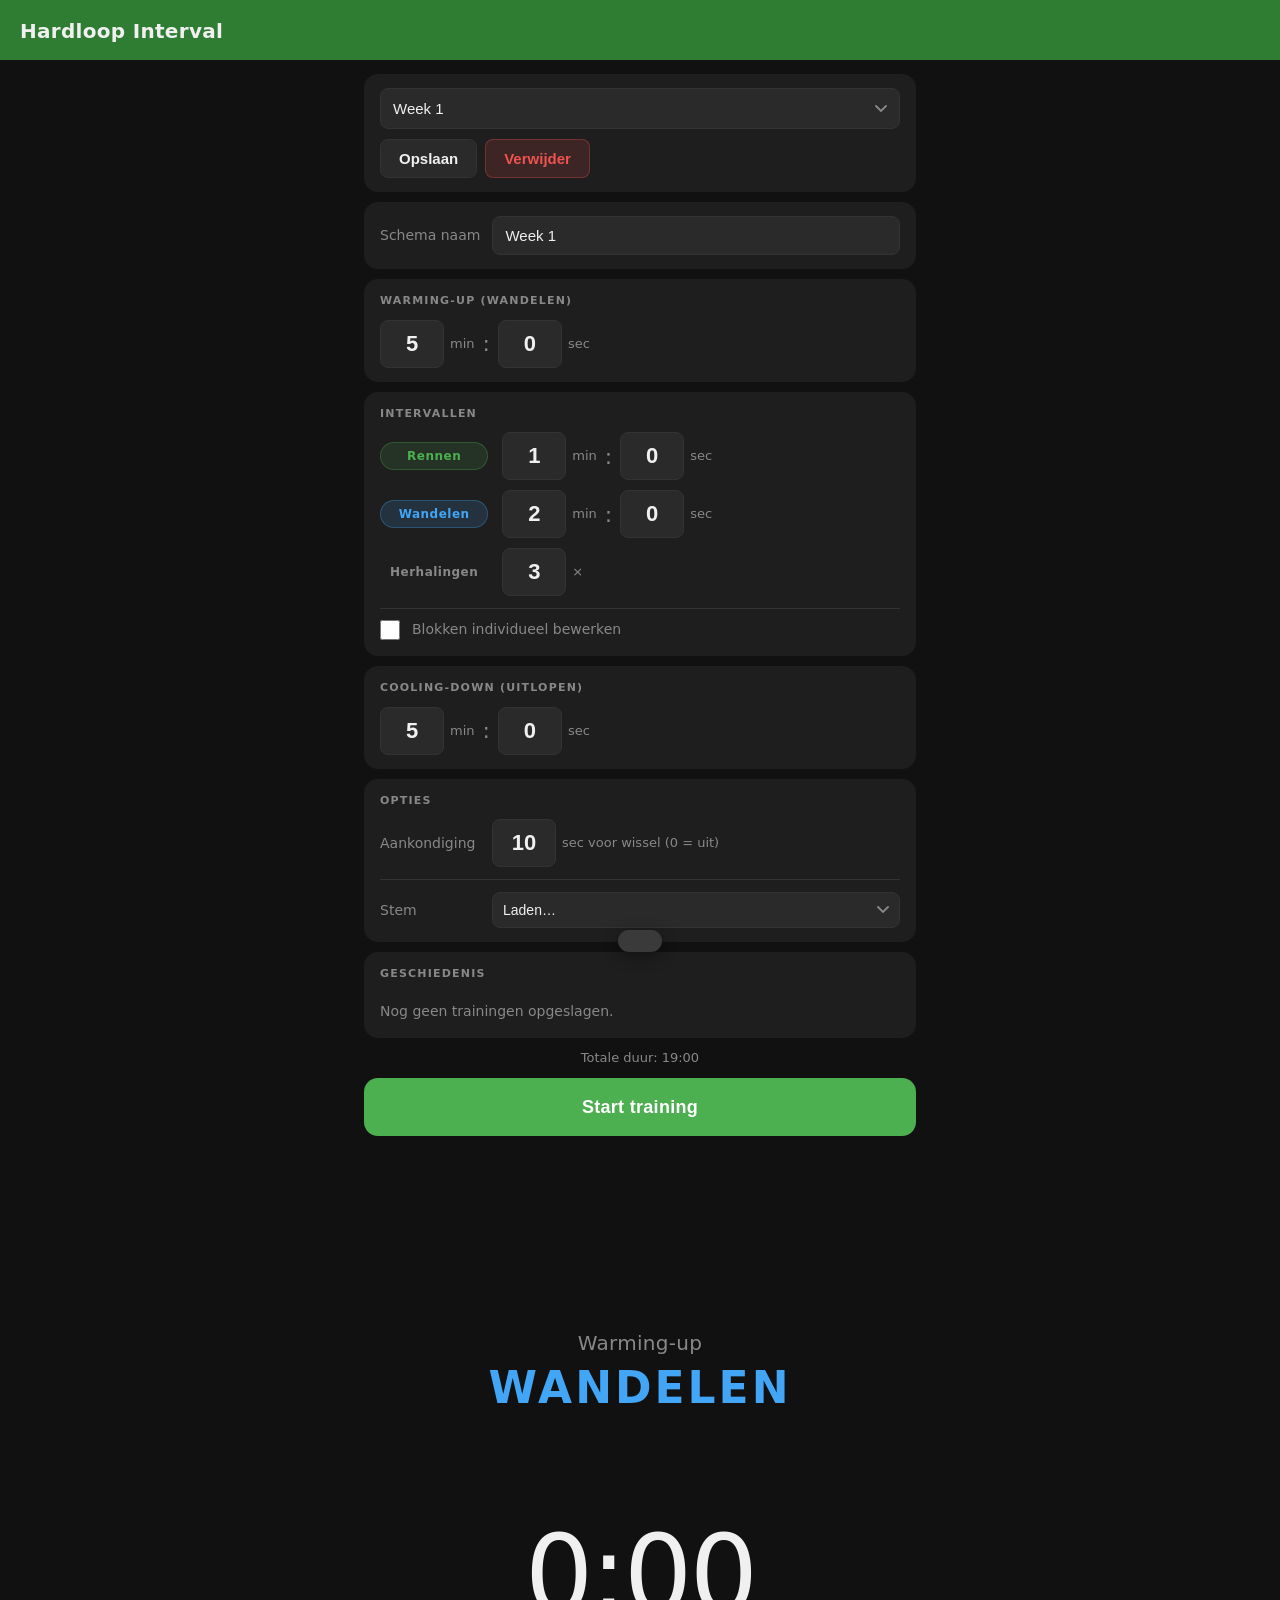
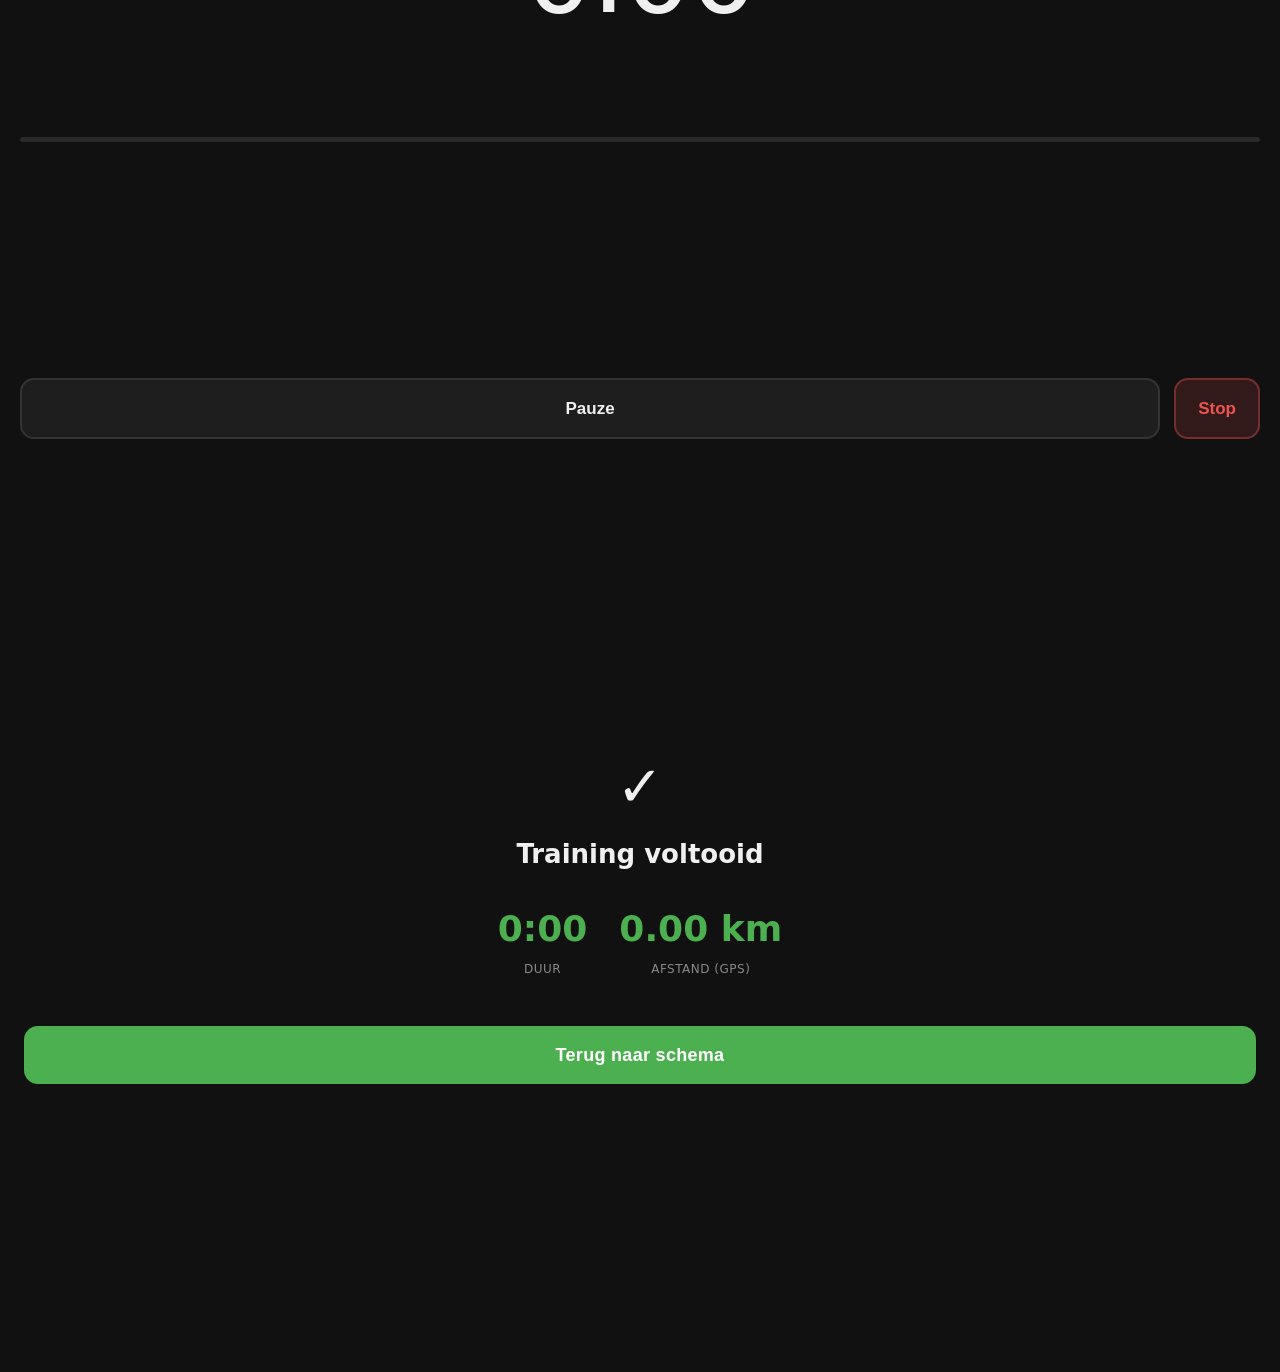
==== index.html @ ceaaa462 "Eerste versie HardloopApp Co-Authored-By: Claude Opus 5.5 <noreply@anthropic.com>" ====
<!DOCTYPE html>
<html lang="nl">
<head>
  <meta charset="UTF-8">
  <meta name="viewport" content="width=device-width, initial-scale=1.0, user-scalable=no">
  <meta name="theme-color" content="#1b5e20">
  <meta name="apple-mobile-web-app-capable" content="yes">
  <meta name="apple-mobile-web-app-status-bar-style" content="black-translucent">
  <meta name="apple-mobile-web-app-title" content="Hardloop">
  <title>Hardloop Interval</title>
  <link rel="manifest" href="manifest.json">
  <link rel="icon" type="image/svg+xml" href="icons/icon.svg">
  <link rel="apple-touch-icon" href="icons/icon.svg">
  <link rel="stylesheet" href="style.css">
</head>
<body>

  <!-- ============ SETUP VIEW ============ -->
  <div id="view-setup" class="view">

    <header>
      <h1>Hardloop Interval</h1>
    </header>

    <main>

      <!-- Schema kiezer -->
      <div class="card schema-bar">
        <select id="schema-select" aria-label="Kies een schema"></select>
        <div class="schema-actions">
          <button id="btn-save" class="btn btn-secondary">Opslaan</button>
          <button id="btn-delete" class="btn btn-danger">Verwijder</button>
        </div>
      </div>

      <!-- Schema naam -->
      <div class="card">
        <label class="field-row">
          <span class="field-label">Schema naam</span>
          <input type="text" id="schema-name" placeholder="bijv. Week 1" autocomplete="off" spellcheck="false">
        </label>
      </div>

      <!-- Warming-up -->
      <div class="card">
        <div class="card-title">Warming-up (wandelen)</div>
        <div class="time-row">
          <div class="time-field">
            <input type="number" id="warmup-min" min="0" max="99" value="5" inputmode="numeric">
            <span>min</span>
          </div>
          <span class="time-colon">:</span>
          <div class="time-field">
            <input type="number" id="warmup-sec" min="0" max="59" value="0" inputmode="numeric">
            <span>sec</span>
          </div>
        </div>
      </div>

      <!-- Intervallen -->
      <div class="card">
        <div class="card-title">Intervallen</div>

        <!-- Eenvoudige modus -->
        <div id="simple-mode">
          <div class="interval-grid">
            <span class="interval-tag type-run">Rennen</span>
            <div class="time-row">
              <div class="time-field">
                <input type="number" id="run-min" min="0" max="99" value="1" inputmode="numeric">
                <span>min</span>
              </div>
              <span class="time-colon">:</span>
              <div class="time-field">
                <input type="number" id="run-sec" min="0" max="59" value="0" inputmode="numeric">
                <span>sec</span>
              </div>
            </div>

            <span class="interval-tag type-walk">Wandelen</span>
            <div class="time-row">
              <div class="time-field">
                <input type="number" id="walk-min" min="0" max="99" value="2" inputmode="numeric">
                <span>min</span>
              </div>
              <span class="time-colon">:</span>
              <div class="time-field">
                <input type="number" id="walk-sec" min="0" max="59" value="0" inputmode="numeric">
                <span>sec</span>
              </div>
            </div>

            <span class="interval-tag" style="background:none;border:none;color:var(--muted)">Herhalingen</span>
            <div class="time-row">
              <div class="time-field">
                <input type="number" id="repetitions" min="1" max="99" value="6" inputmode="numeric">
                <span>×</span>
              </div>
            </div>
          </div>
        </div>

        <!-- Toggle naar geavanceerde modus -->
        <label class="toggle-row" id="advanced-toggle-wrap">
          <input type="checkbox" id="advanced-toggle">
          <span>Blokken individueel bewerken</span>
        </label>

        <!-- Geavanceerde modus -->
        <div id="advanced-mode" hidden>
          <div id="blocks-list"></div>
          <div class="add-buttons">
            <button id="btn-add-run" class="btn btn-add type-run-btn">+ Renblok</button>
            <button id="btn-add-walk" class="btn btn-add type-walk-btn">+ Wandelblok</button>
          </div>
        </div>

      </div>

      <!-- Cooling-down -->
      <div class="card">
        <div class="card-title">Cooling-down (uitlopen)</div>
        <div class="time-row">
          <div class="time-field">
            <input type="number" id="cooldown-min" min="0" max="99" value="5" inputmode="numeric">
            <span>min</span>
          </div>
          <span class="time-colon">:</span>
          <div class="time-field">
            <input type="number" id="cooldown-sec" min="0" max="59" value="0" inputmode="numeric">
            <span>sec</span>
          </div>
        </div>
      </div>

      <!-- Opties -->
      <div class="card">
        <div class="card-title">Opties</div>
        <label class="field-row">
          <span class="field-label">Aankondiging</span>
          <div class="time-row">
            <div class="time-field">
              <input type="number" id="announce-secs" min="0" max="60" value="10" inputmode="numeric">
              <span>sec voor wissel (0 = uit)</span>
            </div>
          </div>
        </label>
        <div class="card-divider"></div>
        <label class="field-row">
          <span class="field-label">Stem</span>
          <select id="voice-select" class="voice-select"></select>
        </label>
      </div>

      <!-- Geschiedenis -->
      <div class="card" id="history-card">
        <div class="card-title">Geschiedenis</div>
        <div id="history-list"></div>
      </div>

      <!-- Totale duur -->
      <p id="total-duration" class="total-dur"></p>

      <!-- Start knop -->
      <button id="btn-start" class="btn btn-start">Start training</button>

    </main>
  </div>


  <!-- ============ RUNNING VIEW ============ -->
  <div id="view-running" class="view" hidden>
    <div class="run-screen">

      <div class="run-header">
        <span id="phase-counter" class="phase-counter"></span>
        <span id="run-total-time" class="run-total-time"></span>
      </div>

      <div class="run-phase">
        <div id="phase-name" class="run-phase-name">Warming-up</div>
        <div id="phase-type" class="run-phase-type walk">Wandelen</div>
      </div>

      <div id="block-time" class="run-block-time">0:00</div>

      <div class="run-progress">
        <div class="progress-track">
          <div id="progress-fill" class="progress-fill"></div>
        </div>
      </div>

      <p id="run-distance" class="run-distance"></p>

      <div class="run-controls">
        <button id="btn-pause" class="btn btn-pause-run">Pauze</button>
        <button id="btn-stop" class="btn btn-stop-run">Stop</button>
      </div>

    </div>
  </div>


  <!-- ============ RESULTS VIEW ============ -->
  <div id="view-results" class="view" hidden>
    <div class="results-screen">

      <div id="results-icon" class="results-icon">✓</div>
      <h2 id="results-title" class="results-heading">Training voltooid</h2>

      <div class="results-stats">
        <div class="stat-block">
          <div class="stat-value" id="result-time">0:00</div>
          <div class="stat-label">Duur</div>
        </div>
        <div class="stat-block" id="result-dist-block">
          <div class="stat-value" id="result-distance">0.00 km</div>
          <div class="stat-label">Afstand (GPS)</div>
        </div>
      </div>

      <p id="result-schema-name" class="result-schema-name"></p>

      <button id="btn-results-back" class="btn btn-start">Terug naar schema</button>

    </div>
  </div>


  <!-- Toast melding -->
  <div id="toast" class="toast" role="status" aria-live="polite"></div>

  <script src="app.js"></script>
</body>
</html>
---- style.css ----
/* =====================================================
   HARDLOOP INTERVAL — MOBILE-FIRST DARK THEME
   ===================================================== */

:root {
  --bg:          #111111;
  --surface:     #1e1e1e;
  --surface2:    #2a2a2a;
  --border:      #333333;
  --run:         #4caf50;
  --run-dark:    #2e7d32;
  --run-bg:      rgba(76,175,80,.15);
  --walk:        #42a5f5;
  --walk-dark:   #1565c0;
  --walk-bg:     rgba(66,165,245,.15);
  --text:        #f0f0f0;
  --muted:       #888888;
  --danger:      #ef5350;
  --danger-bg:   rgba(239,83,80,.15);
  --radius:      14px;
  --radius-sm:   8px;
}

/* Reset ------------------------------------------------ */
*, *::before, *::after {
  box-sizing: border-box;
  margin: 0;
  padding: 0;
  -webkit-tap-highlight-color: transparent;
}

html, body {
  height: 100%;
  overscroll-behavior: none;
}

body {
  background: var(--bg);
  color: var(--text);
  font-family: -apple-system, BlinkMacSystemFont, "Segoe UI", system-ui, sans-serif;
  font-size: 16px;
  line-height: 1.5;
}

/* Remove number input arrows */
input[type="number"] {
  -moz-appearance: textfield;
  appearance: textfield;
}
input[type="number"]::-webkit-outer-spin-button,
input[type="number"]::-webkit-inner-spin-button {
  -webkit-appearance: none;
  margin: 0;
}

input:focus {
  outline: 2px solid var(--run);
  outline-offset: 2px;
}

/* Views ------------------------------------------------ */
.view { min-height: 100vh; overflow-y: auto; }
#view-running { display: flex; flex-direction: column; }

/* =====================================================
   SETUP VIEW
   ===================================================== */

header {
  background: var(--run-dark);
  padding: 16px 20px 14px;
  position: sticky;
  top: 0;
  z-index: 10;
}

header h1 {
  font-size: 20px;
  font-weight: 700;
  letter-spacing: .3px;
}

main {
  display: flex;
  flex-direction: column;
  gap: 10px;
  padding: 14px 14px 36px;
  max-width: 580px;
  margin: 0 auto;
  width: 100%;
}

/* Card ------------------------------------------------- */
.card {
  background: var(--surface);
  border-radius: var(--radius);
  padding: 14px 16px;
}

.card-title {
  font-size: 11px;
  font-weight: 700;
  text-transform: uppercase;
  letter-spacing: 1.2px;
  color: var(--muted);
  margin-bottom: 10px;
}

/* Schema bar ------------------------------------------- */
.schema-bar {
  display: flex;
  flex-direction: column;
  gap: 10px;
}

.schema-bar select {
  width: 100%;
  background: var(--surface2);
  color: var(--text);
  border: 1px solid var(--border);
  border-radius: var(--radius-sm);
  padding: 11px 36px 11px 12px;
  font-size: 15px;
  appearance: none;
  -webkit-appearance: none;
  background-image: url("data:image/svg+xml,%3Csvg xmlns='http://www.w3.org/2000/svg' width='12' height='8'%3E%3Cpath d='M1 1l5 5 5-5' stroke='%23888' stroke-width='1.8' fill='none' stroke-linecap='round'/%3E%3C/svg%3E");
  background-repeat: no-repeat;
  background-position: right 12px center;
  cursor: pointer;
}

.schema-actions {
  display: flex;
  gap: 8px;
}

/* Field row -------------------------------------------- */
.field-row {
  display: flex;
  align-items: center;
  gap: 12px;
  cursor: pointer;
}

.field-label {
  font-size: 14px;
  color: var(--muted);
  min-width: 100px;
  flex-shrink: 0;
}

.field-row input[type="text"] {
  flex: 1;
  background: var(--surface2);
  border: 1px solid var(--border);
  border-radius: var(--radius-sm);
  color: var(--text);
  padding: 10px 12px;
  font-size: 15px;
}

/* Time inputs ------------------------------------------ */
.time-row {
  display: flex;
  align-items: center;
  gap: 8px;
}

.time-field {
  display: flex;
  align-items: center;
  gap: 6px;
}

.time-field input {
  width: 64px;
  background: var(--surface2);
  border: 1px solid var(--border);
  border-radius: var(--radius-sm);
  color: var(--text);
  padding: 10px 6px;
  font-size: 22px;
  font-weight: 600;
  text-align: center;
}

.time-field span {
  font-size: 13px;
  color: var(--muted);
}

.time-colon {
  font-size: 22px;
  font-weight: 300;
  color: var(--muted);
  user-select: none;
}

/* Interval grid ---------------------------------------- */
.interval-grid {
  display: grid;
  grid-template-columns: auto 1fr;
  gap: 10px 14px;
  align-items: center;
  margin-bottom: 12px;
}

.interval-tag {
  font-size: 12px;
  font-weight: 700;
  letter-spacing: .5px;
  padding: 4px 10px;
  border-radius: 20px;
  text-align: center;
  white-space: nowrap;
}

.type-run {
  background: var(--run-bg);
  color: var(--run);
  border: 1px solid rgba(76,175,80,.3);
}

.type-walk {
  background: var(--walk-bg);
  color: var(--walk);
  border: 1px solid rgba(66,165,245,.3);
}

/* Toggle row ------------------------------------------- */
.toggle-row {
  display: flex;
  align-items: center;
  gap: 12px;
  cursor: pointer;
  font-size: 14px;
  color: var(--muted);
  padding: 2px 0;
  user-select: none;
}

.toggle-row input[type="checkbox"] {
  width: 20px;
  height: 20px;
  accent-color: var(--run);
  flex-shrink: 0;
  cursor: pointer;
}

#advanced-toggle-wrap {
  margin-top: 10px;
  padding-top: 10px;
  border-top: 1px solid var(--border);
}

/* Advanced blocks list --------------------------------- */
#advanced-mode {
  margin-top: 10px;
}

.block-item {
  display: flex;
  align-items: center;
  gap: 10px;
  background: var(--surface2);
  border-radius: var(--radius-sm);
  padding: 10px 12px;
  margin-bottom: 8px;
  border-left: 4px solid;
}

.block-item.run { border-left-color: var(--run); }
.block-item.walk { border-left-color: var(--walk); }

.block-type-label {
  font-size: 13px;
  font-weight: 700;
  min-width: 68px;
}

.block-item.run .block-type-label  { color: var(--run); }
.block-item.walk .block-type-label { color: var(--walk); }

.block-time-row {
  display: flex;
  align-items: center;
  gap: 4px;
  flex: 1;
}

.block-time-row input {
  width: 52px;
  background: var(--surface);
  border: 1px solid var(--border);
  border-radius: 6px;
  color: var(--text);
  padding: 7px 4px;
  font-size: 17px;
  font-weight: 600;
  text-align: center;
}

.block-time-row .time-sep-small {
  color: var(--muted);
  font-size: 16px;
}

.btn-block-remove {
  background: none;
  border: none;
  color: var(--muted);
  font-size: 20px;
  line-height: 1;
  padding: 4px 6px;
  border-radius: 6px;
  cursor: pointer;
  flex-shrink: 0;
}

.btn-block-remove:active { background: var(--surface); }

.add-buttons {
  display: flex;
  gap: 8px;
  margin-top: 4px;
}

.btn-add {
  flex: 1;
  background: none;
  border: 2px dashed;
  border-radius: var(--radius-sm);
  font-size: 13px;
  font-weight: 700;
  padding: 10px 8px;
}

.type-run-btn  { border-color: rgba(76,175,80,.5);  color: var(--run); }
.type-walk-btn { border-color: rgba(66,165,245,.5); color: var(--walk); }

/* Total duration --------------------------------------- */
.total-dur {
  text-align: center;
  font-size: 13px;
  color: var(--muted);
  min-height: 20px;
}

/* Buttons (global) ------------------------------------- */
.btn {
  cursor: pointer;
  border: none;
  border-radius: var(--radius-sm);
  font-size: 15px;
  font-weight: 600;
  padding: 11px 18px;
  line-height: 1;
  transition: opacity .15s, transform .1s;
  user-select: none;
}

.btn:active  { opacity: .7; transform: scale(.97); }
.btn:disabled { opacity: .35; cursor: not-allowed; transform: none; }

.btn-secondary {
  background: var(--surface2);
  color: var(--text);
  border: 1px solid var(--border);
}

.btn-danger {
  background: var(--danger-bg);
  color: var(--danger);
  border: 1px solid rgba(239,83,80,.3);
}

.btn-start {
  width: 100%;
  background: var(--run);
  color: white;
  font-size: 18px;
  font-weight: 700;
  padding: 20px;
  border-radius: var(--radius);
  letter-spacing: .3px;
}

/* =====================================================
   RUNNING VIEW
   ===================================================== */

#view-running {
  background: var(--bg);
  min-height: 100vh;
  min-height: 100dvh;
}

.run-screen {
  display: flex;
  flex-direction: column;
  align-items: center;
  justify-content: space-between;
  min-height: 100vh;
  min-height: 100dvh;
  padding: 28px 20px 32px;
}

/* Header row */
.run-header {
  width: 100%;
  display: flex;
  justify-content: space-between;
  align-items: center;
  font-size: 13px;
  color: var(--muted);
  min-height: 20px;
}

/* Phase display */
.run-phase {
  text-align: center;
}

.run-phase-name {
  font-size: 20px;
  font-weight: 400;
  color: var(--muted);
  letter-spacing: .3px;
  margin-bottom: 6px;
}

.run-phase-type {
  font-size: 44px;
  font-weight: 800;
  letter-spacing: 3px;
  text-transform: uppercase;
  line-height: 1.1;
  transition: color .4s ease;
}

.run-phase-type.run  { color: var(--run); }
.run-phase-type.walk { color: var(--walk); }

/* Big timer */
.run-block-time {
  font-size: clamp(80px, 22vw, 108px);
  font-weight: 200;
  letter-spacing: -3px;
  font-variant-numeric: tabular-nums;
  color: var(--text);
  line-height: 1;
  text-align: center;
}

/* Progress bar */
.run-progress {
  width: 100%;
}

.progress-track {
  width: 100%;
  height: 5px;
  background: var(--surface2);
  border-radius: 3px;
  overflow: hidden;
}

.progress-fill {
  height: 100%;
  background: var(--run);
  border-radius: 3px;
  transition: width .9s linear;
  width: 0%;
}

/* Running controls */
.run-controls {
  display: flex;
  gap: 14px;
  width: 100%;
}

.btn-pause-run {
  flex: 1;
  padding: 20px 16px;
  font-size: 17px;
  border-radius: var(--radius);
  background: var(--surface);
  color: var(--text);
  border: 2px solid var(--border);
}

.btn-pause-run.resumed {
  background: var(--walk);
  color: white;
  border-color: var(--walk);
}

.btn-stop-run {
  padding: 20px 22px;
  font-size: 17px;
  border-radius: var(--radius);
  background: var(--danger-bg);
  color: var(--danger);
  border: 2px solid rgba(239,83,80,.35);
}

/* =====================================================
   TOAST
   ===================================================== */

.toast {
  position: fixed;
  bottom: 20px;
  left: 50%;
  transform: translateX(-50%) translateY(72px);
  background: #3a3a3a;
  color: var(--text);
  padding: 11px 22px;
  border-radius: 24px;
  font-size: 14px;
  font-weight: 500;
  transition: transform .28s cubic-bezier(.34,1.56,.64,1);
  z-index: 999;
  pointer-events: none;
  white-space: nowrap;
  box-shadow: 0 4px 16px rgba(0,0,0,.4);
}

.toast.show {
  transform: translateX(-50%) translateY(0);
}

/* Scrollbar -------------------------------------------- */
::-webkit-scrollbar { width: 3px; }
::-webkit-scrollbar-track { background: transparent; }
::-webkit-scrollbar-thumb { background: var(--border); border-radius: 2px; }

/* =====================================================
   VOICE SELECT & CARD DIVIDER
   ===================================================== */

.card-divider {
  height: 1px;
  background: var(--border);
  margin: 12px 0;
}

.voice-select {
  flex: 1;
  background: var(--surface2);
  color: var(--text);
  border: 1px solid var(--border);
  border-radius: var(--radius-sm);
  padding: 9px 32px 9px 10px;
  font-size: 14px;
  appearance: none;
  -webkit-appearance: none;
  background-image: url("data:image/svg+xml,%3Csvg xmlns='http://www.w3.org/2000/svg' width='12' height='8'%3E%3Cpath d='M1 1l5 5 5-5' stroke='%23888' stroke-width='1.8' fill='none' stroke-linecap='round'/%3E%3C/svg%3E");
  background-repeat: no-repeat;
  background-position: right 10px center;
  cursor: pointer;
  min-width: 0;
}

/* =====================================================
   RUNNING — DISTANCE
   ===================================================== */

.run-distance {
  font-size: 15px;
  color: var(--muted);
  text-align: center;
  min-height: 20px;
  letter-spacing: .3px;
}

/* =====================================================
   RESULTS VIEW
   ===================================================== */

#view-results {
  background: var(--bg);
  min-height: 100vh;
  min-height: 100dvh;
  display: flex;
  flex-direction: column;
}

.results-screen {
  flex: 1;
  display: flex;
  flex-direction: column;
  align-items: center;
  justify-content: center;
  padding: 40px 24px;
  gap: 20px;
  text-align: center;
}

.results-icon {
  font-size: 56px;
  line-height: 1;
}

.results-heading {
  font-size: 26px;
  font-weight: 700;
  color: var(--text);
}

.results-stats {
  display: flex;
  gap: 32px;
  justify-content: center;
  margin: 8px 0;
}

.stat-block {
  display: flex;
  flex-direction: column;
  align-items: center;
  gap: 4px;
}

.stat-value {
  font-size: 36px;
  font-weight: 700;
  font-variant-numeric: tabular-nums;
  color: var(--run);
}

.stat-label {
  font-size: 12px;
  color: var(--muted);
  letter-spacing: .5px;
  text-transform: uppercase;
}

.result-schema-name {
  font-size: 14px;
  color: var(--muted);
}

/* =====================================================
   HISTORY
   ===================================================== */

#history-card { padding-bottom: 8px; }

.history-item {
  padding: 10px 0;
  border-bottom: 1px solid var(--border);
}

.history-item:last-child { border-bottom: none; }

.history-date {
  font-size: 11px;
  color: var(--muted);
  margin-bottom: 3px;
}

.history-info {
  display: flex;
  justify-content: space-between;
  align-items: center;
  gap: 8px;
}

.history-schema {
  font-size: 14px;
  font-weight: 600;
  color: var(--text);
  overflow: hidden;
  text-overflow: ellipsis;
  white-space: nowrap;
}

.history-stats {
  font-size: 13px;
  color: var(--muted);
  white-space: nowrap;
  flex-shrink: 0;
}

.history-dist {
  color: var(--run);
  font-weight: 600;
}

.history-empty {
  font-size: 14px;
  color: var(--muted);
  padding: 8px 0;
}
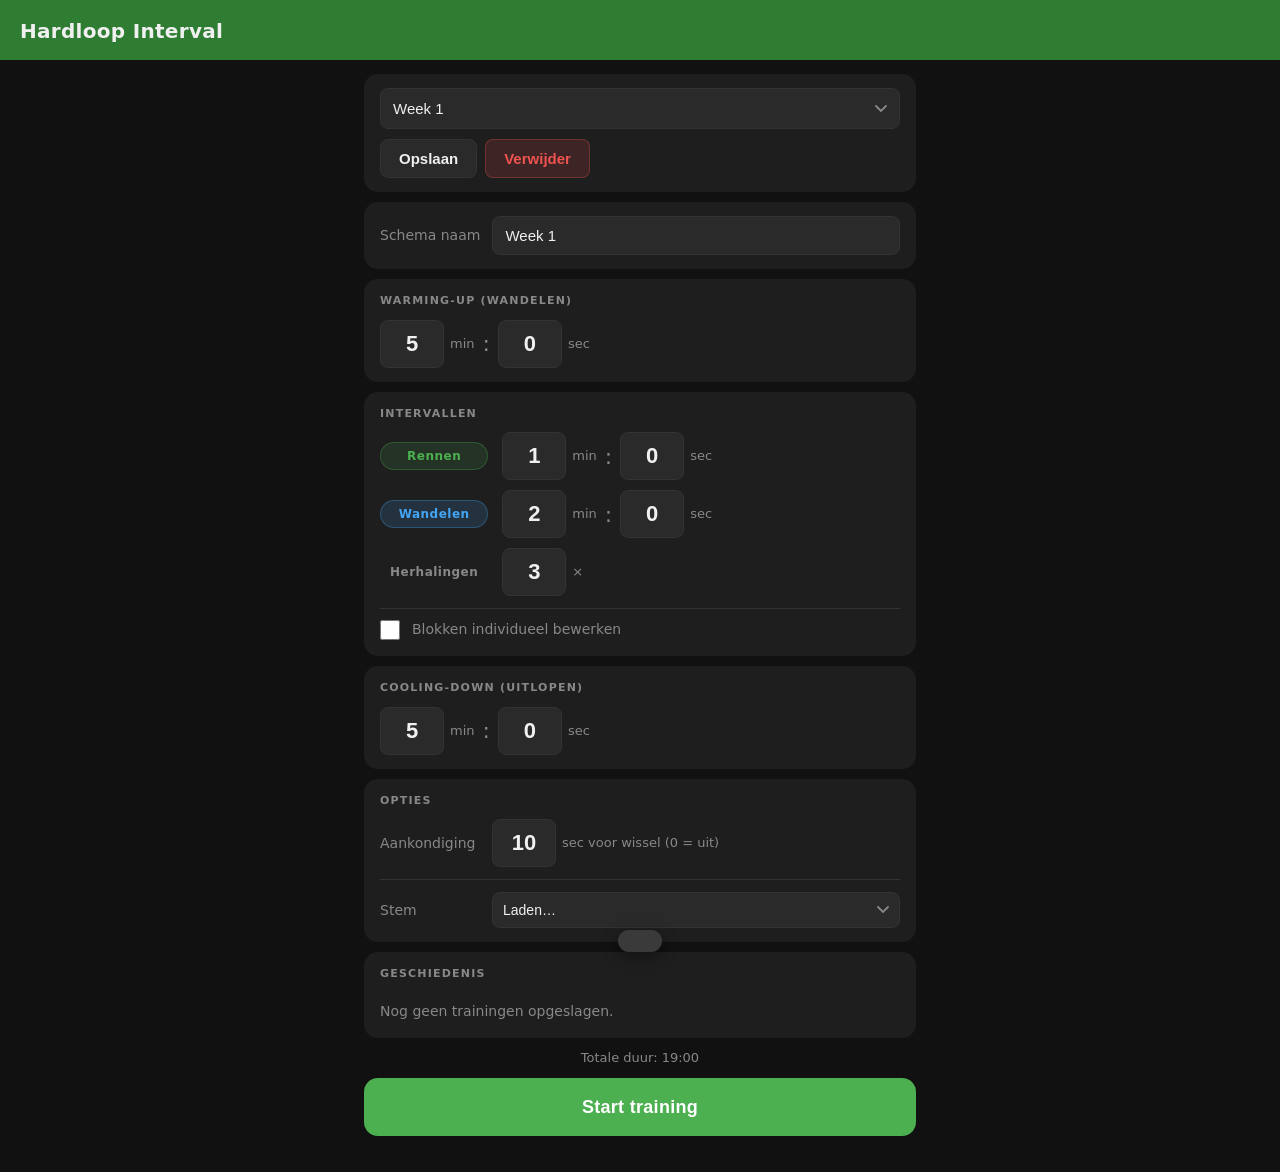
==== commit 3bb2b830: "Stappenteller via bewegingssensor Counts steps with devicemotion peak detection, shows steps and cad" ====
--- a/index.html
+++ b/index.html
@@ -191,6 +191,7 @@
       </div>
 
       <p id="run-distance" class="run-distance"></p>
+      <p id="run-steps" class="run-distance"></p>
 
       <div class="run-controls">
         <button id="btn-pause" class="btn btn-pause-run">Pauze</button>
@@ -217,6 +218,10 @@
           <div class="stat-value" id="result-distance">0.00 km</div>
           <div class="stat-label">Afstand (GPS)</div>
         </div>
+        <div class="stat-block" id="result-steps-block" hidden>
+          <div class="stat-value" id="result-steps">0</div>
+          <div class="stat-label">Stappen</div>
+        </div>
       </div>
 
       <p id="result-schema-name" class="result-schema-name"></p>
--- a/style.css
+++ b/style.css
@@ -59,6 +59,7 @@
 }
 
 /* Views ------------------------------------------------ */
+[hidden] { display: none !important; }
 .view { min-height: 100vh; overflow-y: auto; }
 #view-running { display: flex; flex-direction: column; }
 
